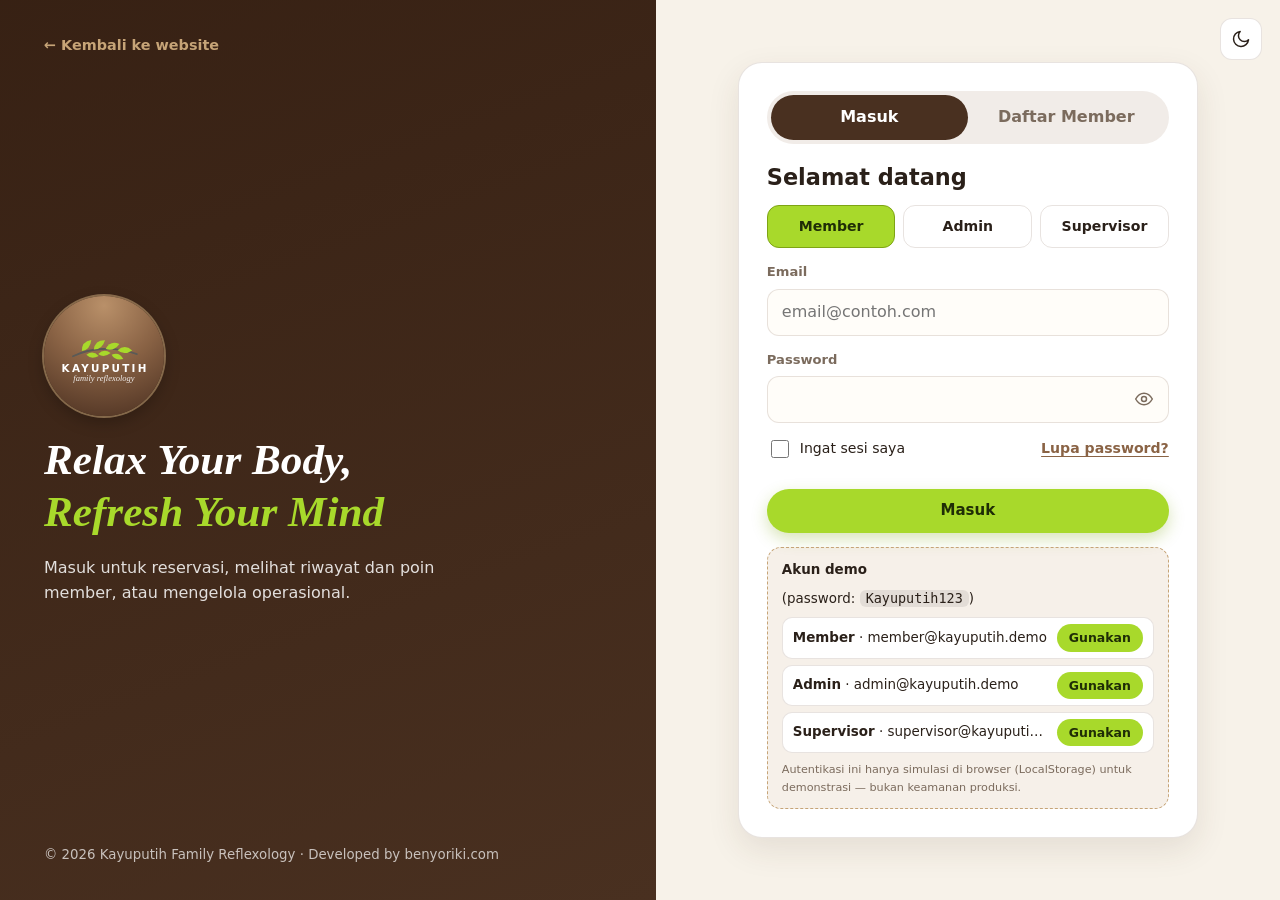
==== admin.html @ d5f1ed6f "Add files via upload" ====
<!doctype html>
<html lang="id" data-theme="light">
<head>
<meta charset="utf-8">
<meta name="viewport" content="width=device-width, initial-scale=1, viewport-fit=cover">
<title>Dashboard Admin · Kayuputih</title>
<meta name="theme-color" content="#493020">
<script>try{document.documentElement.dataset.theme=localStorage.getItem('kp_theme')||'light'}catch(e){}</script>
<link rel="stylesheet" href="style.css">
<link rel="stylesheet" href="admin.css">
</head>
<body>
<div id="app"></div>
<script src="database.js"></script>
<script src="components.js"></script>
<script src="auth.js"></script>
<script src="charts.js"></script>
<script src="receipt.js"></script>
<script src="admin.js"></script>
</body>
</html>
---- style.css ----
/* =====================================================================
   style.css — Design system Kayuputih (landing + komponen dashboard)
   Palet: Dark Wood #493020 · Deep Brown #5B3927 · Bronze #8A6345 ·
   Champagne Gold #C6A477 · Ivory #F7F2E9 · Warm White #FFFCF7 ·
   Leaf Green #A8D92B · Charcoal #20201E
   ===================================================================== */
:root{--dark:#493020;--deep:#5B3927;--bronze:#8A6345;--gold:#C6A477;--ivory:#F7F2E9;--warm:#FFFCF7;--leaf:#A8D92B;--leaf-d:#7ea414;--char:#20201E;
--bg:#F7F2E9;--bg2:#FFFCF7;--surface:#fff;--text:#2a2019;--muted:#7b6b5d;--line:rgba(91,57,39,.14);--shadow:0 12px 32px rgba(73,48,32,.10);--shadow-s:0 2px 10px rgba(73,48,32,.07);--r:16px;--ok:#4f8a4b;--warn:#c27a14;--bad:#c0392b;--info:#2f6f8f;--input:#fffdf9;--font:'Inter','Segoe UI',system-ui,-apple-system,Roboto,sans-serif;--serif:'Playfair Display',Georgia,'Times New Roman',serif}
[data-theme=dark]{--bg:#16100c;--bg2:#1c1410;--surface:#251a14;--text:#f3ebe0;--muted:#b7a490;--line:rgba(198,164,119,.18);--shadow:0 12px 32px rgba(0,0,0,.45);--shadow-s:0 2px 10px rgba(0,0,0,.35);--input:#1d1410;--ok:#86c27f;--warn:#e0a24a;--bad:#e87a6c;--info:#6db6d6}
*{box-sizing:border-box}html{scroll-behavior:smooth;-webkit-text-size-adjust:100%}
body{margin:0;font-family:var(--font);background:var(--bg);color:var(--text);line-height:1.55;overflow-x:hidden;transition:background .3s,color .3s}
img{max-width:100%;display:block}a{color:inherit;text-decoration:none}button{font:inherit;cursor:pointer}h1,h2,h3,h4{margin:0;line-height:1.2}p{margin:0}
.muted{color:var(--muted)}.grow{flex:1}.row{display:flex;gap:10px;flex-wrap:wrap;align-items:center}.r{text-align:right}.noscroll{overflow:hidden}[hidden]{display:none!important}
:focus-visible{outline:3px solid var(--leaf);outline-offset:2px;border-radius:8px}
.ic{width:20px;height:20px;flex:none}.ic.big{width:44px;height:44px;opacity:.5}
.container{width:min(1180px,100% - 32px);margin-inline:auto}

/* ---------- logo ---------- */
.logo{--s:60px;width:var(--s);height:var(--s);border-radius:50%;flex:none;display:grid;place-content:center;justify-items:center;text-align:center;color:#fff;font-size:calc(var(--s)/11);background:radial-gradient(circle at 50% 8%,#b99069 0%,#8a6345 45%,#4a2f20 100%);box-shadow:0 0 0 2px rgba(198,164,119,.55),0 6px 16px rgba(0,0,0,.25)}
.logo svg{width:62%;margin-bottom:-.2em}.logo b{font:600 .95em/1 var(--font);letter-spacing:.22em;margin-left:.22em}.logo i{font:italic .78em/1.3 var(--serif);opacity:.9}.logo.mini svg{width:70%}
.logo-img{border-radius:50%;object-fit:cover;flex:none}

/* ---------- tombol & form ---------- */
.btn{display:inline-flex;align-items:center;justify-content:center;gap:8px;min-height:44px;padding:0 20px;border-radius:999px;border:1.5px solid transparent;font-weight:600;font-size:.94rem;transition:transform .15s,box-shadow .2s,background .2s,border-color .2s;white-space:nowrap}
.btn:hover{transform:translateY(-1px)}.btn:active{transform:scale(.98)}.btn:disabled{opacity:.5;pointer-events:none}
.btn-primary{background:var(--leaf);color:#1f2d06;box-shadow:0 6px 16px rgba(126,164,20,.3)}.btn-primary:hover{background:#b8e840;box-shadow:0 8px 22px rgba(126,164,20,.4)}
.btn-bronze{background:var(--bronze);color:#fff}.btn-bronze:hover{background:var(--deep)}
.btn-ghost{background:transparent;color:var(--text);border-color:var(--line)}.btn-ghost:hover{border-color:var(--bronze);background:rgba(138,99,69,.07)}
.btn-light{background:rgba(255,255,255,.1);color:#fff;border-color:rgba(255,255,255,.55)}.btn-light:hover{background:rgba(255,255,255,.2)}
.btn-danger{background:var(--bad);color:#fff}.btn-sm{min-height:34px;padding:0 14px;font-size:.84rem}.btn-block{width:100%}
.icon-btn{width:42px;height:42px;border-radius:12px;border:1px solid var(--line);background:var(--surface);color:var(--text);display:grid;place-items:center;position:relative;transition:background .2s,transform .15s}.icon-btn:hover{background:rgba(138,99,69,.1)}
.link{background:none;border:0;color:var(--bronze);font-weight:600;padding:0;text-decoration:underline;text-underline-offset:3px}[data-theme=dark] .link{color:var(--gold)}
.input{width:100%;min-height:44px;padding:10px 14px;border-radius:12px;border:1.5px solid var(--line);background:var(--input);color:var(--text);font:inherit;transition:border-color .2s,box-shadow .2s}
textarea.input{resize:vertical;min-height:80px}.input:focus{outline:none;border-color:var(--leaf-d);box-shadow:0 0 0 3px rgba(168,217,43,.3)}.input.bad{border-color:var(--bad)}
select.input{appearance:none;background-image:url("data:image/svg+xml;utf8,<svg xmlns='http://www.w3.org/2000/svg' width='12' height='8' fill='none' stroke='%238A6345' stroke-width='2'><path d='M1 1l5 5 5-5'/></svg>");background-repeat:no-repeat;background-position:right 14px center;padding-right:36px}
.form-grid{display:grid;grid-template-columns:repeat(2,1fr);gap:14px}.field{display:flex;flex-direction:column;gap:6px;min-width:0}.field.span-2{grid-column:1/-1}.field label,.filters label{font-size:.82rem;font-weight:600;color:var(--muted)}.field label em{color:var(--bad);font-style:normal}
.field.check{flex-direction:row;align-items:center;gap:10px;font-weight:600}.field.check input{width:20px;height:20px;accent-color:var(--leaf-d)}
.err{color:var(--bad);font-size:.78rem;min-height:0}.hint{color:var(--muted);font-size:.76rem}.form-err{grid-column:1/-1;color:var(--bad);font-weight:600;font-size:.88rem}
.days{display:flex;gap:6px;flex-wrap:wrap}.days label{position:relative}.days input{position:absolute;opacity:0}.days span{display:grid;place-items:center;width:42px;height:38px;border-radius:10px;border:1.5px solid var(--line);font-weight:600;font-size:.82rem;color:var(--text);cursor:pointer}.days input:checked+span{background:var(--leaf);border-color:var(--leaf-d);color:#1f2d06}.days input:focus-visible+span{outline:3px solid var(--leaf)}
.imgfield{display:flex;gap:12px;align-items:center}.imgfield img{width:76px;height:76px;border-radius:12px;object-fit:cover;border:1px solid var(--line);flex:none}.imgfield>div{flex:1;display:flex;flex-direction:column;gap:8px;min-width:0;align-items:flex-start}.imgfield .input{min-height:38px}

/* ---------- badge, avatar, kartu ---------- */
.badge{display:inline-flex;align-items:center;padding:3px 11px;border-radius:999px;font-size:.74rem;font-weight:700;white-space:nowrap;background:rgba(138,99,69,.14);color:var(--bronze)}
.b-pending{background:rgba(194,122,20,.15);color:var(--warn)}.b-confirmed,.b-info{background:rgba(47,111,143,.15);color:var(--info)}.b-serving{background:rgba(168,217,43,.28);color:#4d6d0a}[data-theme=dark] .b-serving{color:var(--leaf)}.b-done,.b-lunas,.b-active,.b-ok{background:rgba(79,138,75,.17);color:var(--ok)}.b-cancelled,.b-belum,.b-inactive,.b-bad{background:rgba(192,57,43,.14);color:var(--bad)}.b-demo{background:rgba(198,164,119,.25);color:var(--bronze);font-size:.64rem;padding:2px 8px;letter-spacing:.06em}
.avatar{width:44px;height:44px;border-radius:50%;object-fit:cover;display:inline-grid;place-items:center;background:linear-gradient(135deg,var(--bronze),var(--dark));color:#fff;font-weight:700;flex:none;border:2px solid rgba(198,164,119,.6)}.avatar.sm{width:36px;height:36px;font-size:.8rem}.avatar.lg{width:76px;height:76px;font-size:1.4rem}
.card{background:var(--surface);border:1px solid var(--line);border-radius:var(--r);box-shadow:var(--shadow-s);padding:20px;margin-bottom:18px;transition:box-shadow .25s,transform .25s}
.card-h{display:flex;justify-content:space-between;align-items:center;gap:10px;margin-bottom:14px;flex-wrap:wrap}.card-h h3{font-size:1.05rem}
.empty{text-align:center;padding:36px 16px;color:var(--muted);display:flex;flex-direction:column;align-items:center;gap:10px}.empty.small{padding:14px}
.pager{display:flex;justify-content:space-between;align-items:center;gap:10px;margin-top:14px;font-size:.84rem;color:var(--muted)}

/* ---------- tabel (jadi kartu di layar kecil) ---------- */
.tbl-wrap{overflow-x:auto;margin:0 -4px;padding:0 4px}.tbl{width:100%;border-collapse:collapse;font-size:.9rem}
.tbl th{text-align:left;font-size:.74rem;text-transform:uppercase;letter-spacing:.06em;color:var(--muted);padding:10px 12px;border-bottom:1.5px solid var(--line);white-space:nowrap}
.tbl td{padding:12px;border-bottom:1px solid var(--line);vertical-align:middle}.tbl tr:hover td{background:rgba(138,99,69,.05)}.tbl th.r,.tbl td.r{text-align:right}.tbl td.act{white-space:nowrap;text-align:right}
.tbl .name{display:flex;align-items:center;gap:10px;text-align:left}.tbl .name small{display:block;color:var(--muted)}
.mini-btns{display:inline-flex;gap:6px;flex-wrap:wrap;justify-content:flex-end}
.mini-btns .btn{min-height:32px;padding:0 12px;font-size:.78rem}.mini-btns .ic{width:16px;height:16px}

/* ---------- modal, toast ---------- */
.modal-back{position:fixed;inset:0;background:rgba(32,22,14,.6);backdrop-filter:blur(3px);display:grid;place-items:center;padding:16px;z-index:200;opacity:0;transition:opacity .2s}.modal-back.in{opacity:1}
.modal{background:var(--surface);color:var(--text);border-radius:20px;width:min(560px,100%);max-height:calc(100dvh - 32px);display:flex;flex-direction:column;box-shadow:0 30px 80px rgba(0,0,0,.4);transform:translateY(14px) scale(.98);transition:transform .25s}
.modal-back.in .modal{transform:none}.modal.sm{width:min(420px,100%)}.modal.md{width:min(440px,100%)}.modal.lg{width:min(780px,100%)}
.modal-h{display:flex;justify-content:space-between;align-items:center;padding:16px 20px;border-bottom:1px solid var(--line)}.modal-h h3{font-size:1.1rem}
.modal-b{padding:20px;overflow:auto}.modal-f{padding:14px 20px;border-top:1px solid var(--line);display:flex;justify-content:flex-end;gap:10px;flex-wrap:wrap}
.confirm-msg{line-height:1.6}.rc-frame{width:100%;height:min(520px,62dvh);border:1px solid var(--line);border-radius:12px;background:#f2eee6}
.toasts{position:fixed;right:16px;bottom:16px;display:flex;flex-direction:column;gap:10px;z-index:400;max-width:calc(100vw - 32px)}
.toast{display:flex;gap:10px;align-items:center;background:var(--dark);color:#fff;padding:12px 16px;border-radius:14px;box-shadow:var(--shadow);transform:translateY(16px);opacity:0;transition:.3s;border-left:4px solid var(--leaf);font-size:.9rem}
.toast.in{transform:none;opacity:1}.toast.err{border-color:#ff7a6b}.toast.info{border-color:var(--gold)}
.skel-wrap{display:grid;gap:16px}.skel{border-radius:16px;min-height:96px;background:linear-gradient(90deg,var(--surface) 25%,rgba(198,164,119,.2) 50%,var(--surface) 75%);background-size:200% 100%;animation:sh 1.2s infinite}.skel.h{min-height:36px;width:40%}.skel.big{min-height:260px}.skel-grid{display:grid;grid-template-columns:repeat(3,1fr);gap:16px}
@keyframes sh{to{background-position:-200% 0}}

/* =====================================================================
   LANDING
   ===================================================================== */
.splash{position:fixed;inset:0;z-index:999;background:radial-gradient(circle,#5B3927,#2b1a10);display:grid;place-items:center;transition:opacity .5s,visibility .5s}.splash.off{opacity:0;visibility:hidden}.splash .logo{animation:pulse 1.4s infinite ease-in-out}
@keyframes pulse{50%{transform:scale(1.08);box-shadow:0 0 0 14px rgba(198,164,119,.15)}}
.site-header{position:sticky;top:0;z-index:100;background:rgba(61,40,25,.94);backdrop-filter:blur(10px);color:#f7f2e9;border-bottom:1px solid rgba(198,164,119,.25);transition:box-shadow .3s}.site-header.sc{box-shadow:0 10px 30px rgba(0,0,0,.28)}
.hd{display:flex;align-items:center;gap:20px;height:76px}.brand{display:flex;align-items:center;gap:12px}.brand b{display:block;letter-spacing:.2em;font-size:1.02rem}.brand small{font:italic .78rem var(--serif);color:var(--gold)}
.nav{display:flex;gap:22px;margin-left:auto;font-size:.9rem;font-weight:500}.nav a{position:relative;padding:6px 0;opacity:.9}.nav a::after{content:"";position:absolute;left:0;bottom:0;height:2px;width:0;background:var(--leaf);transition:width .25s}.nav a:hover::after,.nav a.on::after{width:100%}.nav a.on{color:var(--leaf)}
.hd-act{display:flex;gap:10px;align-items:center}.hd .icon-btn{background:rgba(255,255,255,.08);border-color:rgba(255,255,255,.2);color:#fff}.burger{display:none}
.hero{position:relative;color:#fff;background:linear-gradient(95deg,rgba(54,32,19,.96) 0%,rgba(73,48,32,.84) 42%,rgba(73,48,32,.25) 100%),var(--hero) center/cover,#493020;padding:84px 0 150px;overflow:hidden}
.hero-copy{max-width:600px;animation:rise .9s both}.eyebrow{display:inline-flex;gap:8px;align-items:center;color:var(--gold);font-weight:600;letter-spacing:.14em;text-transform:uppercase;font-size:.76rem;margin-bottom:16px}
.hero h1{font-family:var(--font);font-weight:800;font-size:clamp(2.1rem,5.4vw,3.6rem);letter-spacing:-.02em}.hero h1 span{color:var(--leaf);display:block}.hero p.lead{margin:20px 0 28px;font-size:1.05rem;color:rgba(255,255,255,.88);max-width:520px}
.hero-cta{display:flex;gap:12px;flex-wrap:wrap}.hero-curve{position:absolute;left:0;right:0;bottom:-1px;height:70px;background:var(--bg);clip-path:ellipse(70% 100% at 50% 100%)}
.trust{position:relative;z-index:2;margin-top:-86px;display:grid;grid-template-columns:repeat(4,1fr);gap:14px}.trust-i{display:flex;align-items:center;gap:14px;background:var(--surface);border:1px solid var(--line);border-radius:18px;padding:16px 18px;box-shadow:var(--shadow);transition:transform .25s}.trust-i:hover{transform:translateY(-4px)}
.trust-i .ic{width:34px;height:34px;color:var(--leaf-d)}.trust-i .ic.star{color:#e8a812;fill:#e8a812}.trust-i b{display:block;font-size:1.05rem}.trust-i small{color:var(--muted)}
.sec{padding:84px 0 20px}.sec-h{text-align:center;max-width:640px;margin:0 auto 38px}.sec-h .eyebrow{color:var(--bronze)}[data-theme=dark] .sec-h .eyebrow{color:var(--gold)}.sec-h h2{font:700 clamp(1.7rem,3.6vw,2.4rem)/1.2 var(--serif)}.sec-h p{color:var(--muted);margin-top:10px}
.grid{display:grid;gap:20px}.g3{grid-template-columns:repeat(3,1fr)}.g2{grid-template-columns:repeat(2,1fr)}
.svc{background:var(--surface);border:1px solid var(--line);border-radius:20px;overflow:hidden;box-shadow:var(--shadow-s);display:flex;flex-direction:column;transition:transform .3s,box-shadow .3s}.svc:hover{transform:translateY(-6px);box-shadow:var(--shadow)}
.svc .ph{aspect-ratio:16/10;overflow:hidden;position:relative}.svc .ph img{width:100%;height:100%;object-fit:cover;transition:transform .6s}.svc:hover .ph img{transform:scale(1.07)}.svc .tag{position:absolute;left:12px;top:12px;background:rgba(61,40,25,.85);color:#fff;font-size:.74rem;padding:4px 12px;border-radius:999px;display:flex;gap:6px;align-items:center}
.svc .tag .ic{width:14px;height:14px}.svc .bd{padding:18px 20px 20px;display:flex;flex-direction:column;gap:8px;flex:1}.svc h3{font-size:1.1rem}.svc p{color:var(--muted);font-size:.9rem;flex:1}.svc .ft{display:flex;justify-content:space-between;align-items:center;margin-top:8px}.price{font-weight:800;color:var(--bronze);font-size:1.05rem}[data-theme=dark] .price{color:var(--gold)}
.plist{display:grid;gap:14px;max-width:920px;margin:0 auto}.pr{display:grid;grid-template-columns:84px 1fr auto auto;gap:18px;align-items:center;background:var(--surface);border:1px solid var(--line);border-radius:18px;padding:12px 18px 12px 12px;box-shadow:var(--shadow-s);transition:transform .25s,border-color .25s}.pr:hover{transform:translateX(4px);border-color:var(--gold)}
.pr img{width:84px;height:84px;border-radius:14px;object-fit:cover}.pr h3{font-size:1.02rem}.pr p{color:var(--muted);font-size:.86rem;margin-top:2px}.pr .meta{text-align:right}.pr .meta small{display:flex;gap:4px;align-items:center;justify-content:flex-end;color:var(--muted)}.pr .meta .ic{width:14px;height:14px}
.promo{position:relative;border-radius:20px;overflow:hidden;color:#fff;min-height:250px;display:flex;align-items:flex-end;background:#493020;box-shadow:var(--shadow-s);transition:transform .3s}.promo:hover{transform:translateY(-5px)}
.promo img{position:absolute;inset:0;width:100%;height:100%;object-fit:cover}.promo::before{content:"";position:absolute;inset:0;background:linear-gradient(180deg,rgba(40,24,14,.15),rgba(40,24,14,.92));z-index:1}.promo .bd{position:relative;z-index:2;padding:20px;width:100%}
.promo .kind{font-size:.72rem;letter-spacing:.12em;text-transform:uppercase;color:var(--leaf);font-weight:700}.promo h3{font-size:1.25rem;margin:4px 0}.promo p{font-size:.88rem;opacity:.9}.promo .row{margin-top:12px;justify-content:space-between}.code{font-family:ui-monospace,Menlo,monospace;background:rgba(255,255,255,.16);border:1px dashed var(--gold);padding:5px 12px;border-radius:10px;font-weight:700;letter-spacing:.08em;color:#fff;font-size:.82rem}
.chips{display:flex;gap:8px;flex-wrap:wrap;justify-content:center;margin-bottom:22px}.chip{padding:8px 18px;border-radius:999px;border:1.5px solid var(--line);background:var(--surface);color:var(--text);font-weight:600;font-size:.86rem;transition:.2s}.chip.on,.chip:hover{background:var(--bronze);border-color:var(--bronze);color:#fff}
.gal{columns:3;column-gap:16px}.gal figure{margin:0 0 16px;position:relative;border-radius:18px;overflow:hidden;break-inside:avoid;cursor:zoom-in}.gal img{width:100%;transition:transform .5s}.gal figure:hover img{transform:scale(1.05)}.gal figcaption{position:absolute;left:0;right:0;bottom:0;padding:26px 14px 12px;color:#fff;font-size:.86rem;font-weight:600;background:linear-gradient(transparent,rgba(30,18,10,.8))}
.lightbox{position:fixed;inset:0;background:rgba(20,12,8,.92);z-index:300;display:grid;place-items:center;padding:20px}.lightbox img{max-height:86dvh;border-radius:14px}.lightbox .icon-btn{position:absolute;top:16px;right:16px;color:#fff;background:rgba(255,255,255,.12);border-color:rgba(255,255,255,.3)}
.about{display:grid;grid-template-columns:1.2fr 1fr;gap:34px;align-items:center}.about h2{font:700 clamp(1.7rem,3.4vw,2.3rem)/1.2 var(--serif);margin:8px 0 14px}.about p{color:var(--muted);margin-bottom:12px}
.rate{background:linear-gradient(145deg,var(--deep),var(--dark));color:#fff;border-radius:24px;padding:32px;text-align:center;box-shadow:var(--shadow)}.rate .big{font:800 3.6rem/1 var(--font);color:var(--leaf)}.stars{display:flex;justify-content:center;gap:4px;margin:10px 0;color:#f5b82e}.stars .ic{fill:#f5b82e;width:24px;height:24px}.rate p{color:#e8dccb;margin-bottom:16px}
.loc{display:grid;grid-template-columns:1fr 1.3fr;gap:20px}.loc-card{background:var(--surface);border:1px solid var(--line);border-radius:22px;padding:26px;display:flex;flex-direction:column;gap:14px;box-shadow:var(--shadow-s)}.loc-card .li{display:flex;gap:12px;align-items:flex-start}.loc-card .li .ic{color:var(--leaf-d);margin-top:2px}.map{border-radius:22px;overflow:hidden;border:1px solid var(--line);min-height:340px;background:var(--surface)}.map iframe{width:100%;height:100%;min-height:340px;border:0}
.foot{margin-top:84px;background:var(--deep);color:#eadfce;padding:56px 0 0}.foot-g{display:grid;grid-template-columns:1.5fr 1fr 1fr 1.3fr;gap:30px}.foot h4{color:#fff;margin-bottom:14px;font-size:.95rem;letter-spacing:.08em;text-transform:uppercase}.foot a,.foot li{display:block;padding:4px 0;font-size:.9rem;opacity:.88}.foot a:hover{color:var(--leaf);opacity:1}.foot ul{list-style:none;margin:0;padding:0}.foot p{font-size:.9rem;opacity:.88;margin-top:14px}
.foot-b{margin-top:36px;padding:18px 0;border-top:1px solid rgba(198,164,119,.25);display:flex;justify-content:space-between;gap:10px;flex-wrap:wrap;font-size:.84rem;opacity:.85}.foot-b a{color:var(--leaf);display:inline;padding:0}
.wa-float{position:fixed;right:18px;bottom:18px;z-index:90;width:56px;height:56px;border-radius:50%;background:#25D366;color:#fff;display:grid;place-items:center;box-shadow:0 8px 24px rgba(0,0,0,.3);transition:transform .2s}.wa-float:hover{transform:scale(1.1)}.wa-float .ic{width:28px;height:28px}
.rv{opacity:0;transform:translateY(24px);transition:opacity .7s,transform .7s}.rv.in{opacity:1;transform:none}@keyframes rise{from{opacity:0;transform:translateY(26px)}}

/* =====================================================================
   DASHBOARD SHELL
   ===================================================================== */
.dash{display:flex;min-height:100dvh;background:var(--bg)}
.side{width:260px;flex:none;position:sticky;top:0;height:100dvh;background:linear-gradient(180deg,#4d3322,#3a2519);color:#eadfce;display:flex;flex-direction:column;padding:18px 14px;z-index:60;border-right:1px solid rgba(198,164,119,.18)}
.side-brand{display:flex;align-items:center;gap:12px;padding:4px 8px 18px;border-bottom:1px solid rgba(198,164,119,.2)}.side-brand b{display:block;font-size:.92rem;color:#fff}.side-brand small{color:var(--gold);font-size:.76rem}
.side-nav{display:flex;flex-direction:column;gap:4px;margin:18px 0;overflow:auto;flex:1}.side a,.side-foot button{display:flex;align-items:center;gap:12px;padding:11px 14px;border-radius:12px;color:#eadfce;font-weight:500;font-size:.92rem;transition:background .2s,color .2s;border:0;background:none;width:100%;text-align:left}
.side a:hover,.side-foot button:hover{background:rgba(255,255,255,.08)}.side-nav a.active{background:var(--leaf);color:#1f2d06;font-weight:700}.side-foot{border-top:1px solid rgba(198,164,119,.2);padding-top:12px}
.main{flex:1;min-width:0;display:flex;flex-direction:column}.topbar{position:sticky;top:0;z-index:50;display:flex;align-items:center;gap:12px;padding:14px 28px;background:color-mix(in srgb,var(--bg) 88%,transparent);backdrop-filter:blur(10px);border-bottom:1px solid var(--line)}
.topbar h1{font-size:1.25rem}.menu-btn{display:none}.who{display:flex;gap:10px;align-items:center;padding-left:6px}.who b{display:block;font-size:.88rem;line-height:1.1}.who small{color:var(--muted);font-size:.74rem}
.dot{position:absolute;top:-5px;right:-5px;min-width:19px;height:19px;border-radius:99px;background:var(--bad);color:#fff;font-size:.68rem;font-weight:700;display:grid;place-items:center;padding:0 4px}
.np-wrap{position:relative}.np{position:absolute;right:0;top:50px;width:min(360px,calc(100vw - 28px));max-height:70dvh;overflow:auto;background:var(--surface);border:1px solid var(--line);border-radius:16px;box-shadow:var(--shadow);z-index:70}
.np-h{display:flex;justify-content:space-between;align-items:center;padding:14px 16px;border-bottom:1px solid var(--line);position:sticky;top:0;background:var(--surface)}.np-i{display:flex;gap:12px;padding:12px 16px;border-bottom:1px solid var(--line)}.np-i.unread{background:rgba(168,217,43,.1)}.np-i p{font-size:.84rem;color:var(--muted)}.np-i small{color:var(--muted);font-size:.72rem}.np-ic{width:34px;height:34px;border-radius:10px;background:rgba(138,99,69,.14);display:grid;place-items:center;color:var(--bronze);flex:none}
.view{padding:26px 28px 90px;outline:none;animation:rise .4s both}.page-head{display:flex;justify-content:space-between;align-items:flex-end;gap:14px;flex-wrap:wrap;margin-bottom:20px}.page-head h2{font-size:1.5rem}.page-head p{margin-top:2px}
.stats{display:grid;grid-template-columns:repeat(auto-fit,minmax(210px,1fr));gap:16px;margin-bottom:20px}.stat{display:flex;gap:14px;align-items:center;background:var(--surface);border:1px solid var(--line);border-radius:18px;padding:18px;box-shadow:var(--shadow-s);transition:transform .25s}.stat:hover{transform:translateY(-3px)}
.stat-ic{width:46px;height:46px;border-radius:14px;background:rgba(168,217,43,.22);color:var(--leaf-d);display:grid;place-items:center;flex:none}.stat small{color:var(--muted);font-size:.78rem;display:block}.stat strong{font-size:1.4rem;display:block;line-height:1.2;word-break:break-word}.stat em{font-style:normal;font-size:.76rem;color:var(--muted)}.stat.mini{padding:14px 18px}.stat.mini strong{font-size:1.15rem}
.stat.warn .stat-ic{background:rgba(194,122,20,.16);color:var(--warn)}.stat.info .stat-ic{background:rgba(138,99,69,.16);color:var(--bronze)}
.cols{display:grid;grid-template-columns:repeat(2,minmax(0,1fr));gap:18px}.cols .card{margin-bottom:0}.cols+.card,.cols+.cols{margin-top:18px}
.tabs{display:flex;gap:6px;overflow-x:auto;padding-bottom:10px;margin-bottom:6px;scrollbar-width:thin}.tab{padding:9px 16px;border-radius:999px;border:1.5px solid var(--line);background:transparent;color:var(--text);font-weight:600;font-size:.85rem;white-space:nowrap}.tab.on{background:var(--dark);border-color:var(--dark);color:#fff}[data-theme=dark] .tab.on{background:var(--bronze);border-color:var(--bronze)}
.filters{display:flex;gap:12px;flex-wrap:wrap;align-items:flex-end;margin-bottom:14px}.filters label{display:flex;flex-direction:column;gap:5px;flex:1;min-width:150px}.filters .grow{flex:2;min-width:200px}
.searchbox{position:relative}.searchbox .ic{position:absolute;left:13px;top:50%;transform:translateY(-50%);color:var(--muted);width:18px}.searchbox .input{padding-left:40px}
.chart{width:100%;height:auto;display:block}.ch-grid{stroke:var(--line);stroke-width:1}.ch-t{fill:var(--muted);font-size:11px}.ch-c{fill:var(--text);font-size:20px;font-weight:800}.ch-bar{fill:var(--leaf-d);transition:opacity .2s}.ch-bar:hover{opacity:.7}[data-theme=dark] .ch-bar{fill:var(--leaf)}.ch-line{fill:none;stroke:var(--bronze);stroke-width:2.6;stroke-linejoin:round}[data-theme=dark] .ch-line{stroke:var(--gold)}.ch-area{fill:rgba(168,217,43,.2)}.ch-dot{fill:var(--surface);stroke:var(--bronze);stroke-width:2.4}
.donut{display:flex;align-items:center;gap:20px;flex-wrap:wrap;justify-content:center}.donut svg{width:170px;flex:none}.legend{list-style:none;margin:0;padding:0;display:grid;gap:8px;font-size:.88rem;flex:1;min-width:150px}.legend li{display:flex;align-items:center;gap:8px}.legend i{width:11px;height:11px;border-radius:50%}.legend span{flex:1}
.list-i{display:flex;gap:12px;align-items:center;padding:12px 0;border-bottom:1px solid var(--line)}.list-i:last-child{border:0}.list-i>div{flex:1;min-width:0}.list-i b{display:block}.list-i small{color:var(--muted)}
.bar{height:8px;border-radius:99px;background:rgba(138,99,69,.16);overflow:hidden}.bar i{display:block;height:100%;background:linear-gradient(90deg,var(--leaf-d),var(--leaf));border-radius:99px}
.bottomnav{display:none}.backdrop{display:none}.print-only{display:none}
.switch{position:relative;width:46px;height:26px;flex:none;display:inline-block}.switch input{opacity:0;width:100%;height:100%;position:absolute;margin:0;cursor:pointer;z-index:1}.switch i{position:absolute;inset:0;background:rgba(138,99,69,.3);border-radius:99px;transition:.2s}.switch i::after{content:"";position:absolute;left:3px;top:3px;width:20px;height:20px;border-radius:50%;background:#fff;transition:.2s;box-shadow:0 1px 3px rgba(0,0,0,.3)}.switch input:checked+i{background:var(--leaf-d)}.switch input:checked+i::after{transform:translateX(20px)}.switch input:focus-visible+i{outline:3px solid var(--leaf)}

/* ---------- responsif ---------- */
@media(max-width:1020px){.g3{grid-template-columns:repeat(2,1fr)}.trust{grid-template-columns:repeat(2,1fr)}.foot-g{grid-template-columns:1fr 1fr}.cols{grid-template-columns:1fr}.about,.loc{grid-template-columns:1fr}.gal{columns:2}
.nav{position:fixed;inset:76px 0 auto 0;background:#3d2819;flex-direction:column;gap:0;padding:8px 16px 18px;margin:0;transform:translateY(-130%);transition:transform .3s;border-bottom:1px solid rgba(198,164,119,.3);z-index:-1}.nav.open{transform:none}.nav a{padding:14px 4px;border-bottom:1px solid rgba(255,255,255,.08)}.burger{display:grid}.hd-act{margin-left:auto}}
@media(max-width:900px){.side{position:fixed;left:0;top:0;transform:translateX(-105%);transition:transform .3s;width:280px;box-shadow:0 0 40px rgba(0,0,0,.4)}.side.open{transform:none}.backdrop.open{display:block;position:fixed;inset:0;background:rgba(20,12,8,.55);z-index:55}.menu-btn{display:grid}.topbar{padding:12px 16px}.view{padding:18px 16px 96px}.who div{display:none}
.bottomnav{display:grid;grid-template-columns:repeat(5,1fr);position:fixed;left:0;right:0;bottom:0;z-index:50;background:linear-gradient(180deg,#4d3322,#3a2519);padding:6px 6px calc(6px + env(safe-area-inset-bottom));border-top:1px solid rgba(198,164,119,.25)}
.bottomnav a,.bottomnav button{display:flex;flex-direction:column;align-items:center;gap:2px;padding:6px 2px;color:#cdbca6;font-size:.68rem;border:0;background:none;border-radius:12px;min-height:50px;justify-content:center}.bottomnav a.active{color:#1f2d06;background:var(--leaf);font-weight:700}.bottomnav .ic{width:21px;height:21px}.toasts{bottom:84px}.wa-float{bottom:18px}}
@media(max-width:720px){.hd{height:68px;gap:10px}.brand div{display:none}.hd-act .btn-primary{display:none}.hero{padding:56px 0 130px}.sec{padding-top:60px}.g3,.g2{grid-template-columns:1fr}.trust{grid-template-columns:1fr 1fr;gap:10px;margin-top:-80px}.trust-i{padding:12px;gap:10px;flex-direction:column;text-align:center}.trust-i b{font-size:.95rem}
.pr{grid-template-columns:70px 1fr;gap:12px}.pr img{width:70px;height:70px}.pr .meta{grid-column:1/-1;display:flex;justify-content:space-between;align-items:center;text-align:left}.pr>.btn{grid-column:1/-1}.foot-g{grid-template-columns:1fr}.gal{columns:1}.form-grid{grid-template-columns:1fr}.skel-grid{grid-template-columns:1fr}.hero-cta .btn{flex:1}
.nav{top:68px}.imgfield{flex-direction:column;align-items:flex-start}.modal-back{align-items:end;padding:0}.modal{width:100%!important;border-radius:22px 22px 0 0;max-height:92dvh}
.tbl thead{display:none}.tbl,.tbl tbody,.tbl tr,.tbl td{display:block;width:100%}.tbl tr{background:var(--surface);border:1px solid var(--line);border-radius:14px;padding:8px 14px;margin-bottom:12px;box-shadow:var(--shadow-s)}.tbl tr:hover td{background:none}.tbl td{display:flex;justify-content:space-between;align-items:center;gap:14px;padding:7px 0;border:0;text-align:right}.tbl td::before{content:attr(data-label);color:var(--muted);font-size:.76rem;text-align:left;flex:none}.tbl td[data-label=""]::before{display:none}.tbl td.act{justify-content:flex-end;padding-top:10px;border-top:1px dashed var(--line);margin-top:4px}.tbl .name{text-align:left}.tbl-wrap{margin:0;padding:0;overflow:visible}
.page-head{align-items:flex-start}.page-head .row{width:100%}.page-head .row .btn{flex:1}.stats{grid-template-columns:1fr 1fr;gap:10px}.stat{padding:12px;gap:10px;flex-direction:column;align-items:flex-start}.stat strong{font-size:1.1rem}.stat-ic{width:38px;height:38px}.card{padding:16px}.btn{min-height:46px}.donut svg{width:140px}}
@media(max-width:380px){.stats{grid-template-columns:1fr}}

/* ---------- cetak ---------- */
@media print{.side,.topbar,.bottomnav,.noprint,.toasts,.wa-float,.backdrop{display:none!important}.print-only{display:block!important}body{background:#fff;color:#000}.view{padding:0;animation:none}.card,.stat{box-shadow:none;border-color:#ccc;break-inside:avoid}.tbl-wrap{overflow:visible}.report-head{margin-bottom:12px}.main{display:block}.dash{display:block}}
@media(prefers-reduced-motion:reduce){*{animation:none!important;transition:none!important}.rv{opacity:1;transform:none}}
---- admin.css ----
/* admin.css — dashboard admin */
.pos{display:grid;grid-template-columns:minmax(0,1.5fr) minmax(0,1fr);gap:18px;align-items:start}.pos .card{margin-bottom:0}.pos-r{position:sticky;top:84px}
.add-row{display:grid;grid-template-columns:1fr 90px auto;gap:10px;align-items:end;margin-top:6px}
.line{display:flex;gap:10px;align-items:center;padding:10px 0;border-bottom:1px solid var(--line)}.line>div{flex:1;min-width:0}.line small{color:var(--muted)}.qty{display:inline-flex;align-items:center;gap:6px}.qty button{width:28px;height:28px;border-radius:8px;border:1px solid var(--line);background:none;color:var(--text);font-weight:700}
.totals{display:grid;gap:6px;margin:14px 0;padding:14px;border-radius:14px;background:rgba(198,164,119,.16)}.totals div{display:flex;justify-content:space-between}.totals .gt{font-size:1.3rem;font-weight:800;border-top:1px dashed var(--bronze);padding-top:8px;margin-top:4px}
.mgrid{display:grid;grid-template-columns:repeat(auto-fill,minmax(250px,1fr));gap:16px}.mcell{background:var(--surface);border:1px solid var(--line);border-radius:18px;overflow:hidden;box-shadow:var(--shadow-s);display:flex;flex-direction:column}.mcell .ph{aspect-ratio:16/9;overflow:hidden}.mcell .ph img{width:100%;height:100%;object-fit:cover}.mcell .bd{padding:14px 16px;display:grid;gap:6px;flex:1}.mcell .ft{padding:10px 16px 14px;display:flex;gap:8px;justify-content:space-between;align-items:center;flex-wrap:wrap}.mcell.off{opacity:.6}
.th-card{display:flex;gap:14px;align-items:center;padding:16px}.th-card .bd{flex:1;min-width:0}
.kv{display:grid;grid-template-columns:130px 1fr;gap:6px 14px;font-size:.92rem}.kv dt{color:var(--muted)}.kv dd{margin:0}
.set-tabs{margin-bottom:14px}.danger-zone{border-color:rgba(192,57,43,.4)}
@media(max-width:1020px){.pos{grid-template-columns:1fr}.pos-r{position:static}}
@media(max-width:480px){.add-row{grid-template-columns:1fr 70px}.add-row .btn{grid-column:1/-1}.kv{grid-template-columns:1fr}}
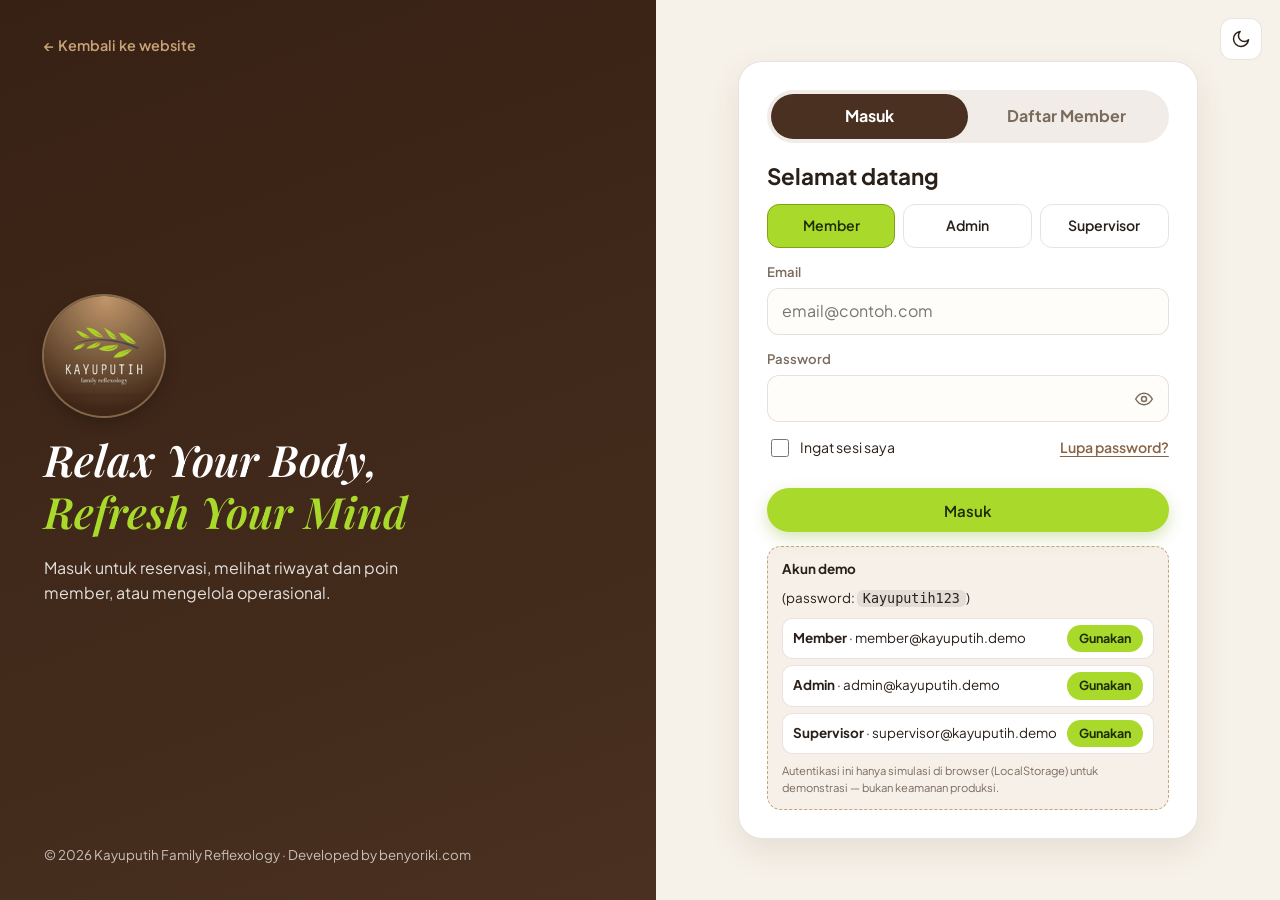
==== commit a402bd07: "Add files via upload" ====
--- a/admin.html
+++ b/admin.html
@@ -6,6 +6,15 @@
 <title>Dashboard Admin · Kayuputih</title>
 <meta name="theme-color" content="#493020">
 <script>try{document.documentElement.dataset.theme=localStorage.getItem('kp_theme')||'light'}catch(e){}</script>
+<link rel="manifest" href="manifest.webmanifest">
+<link rel="icon" type="image/png" href="favicon.png">
+<link rel="apple-touch-icon" href="apple-touch-icon.png">
+<meta name="apple-mobile-web-app-capable" content="yes">
+<meta name="mobile-web-app-capable" content="yes">
+<meta name="apple-mobile-web-app-title" content="Kayuputih">
+<link rel="preconnect" href="https://fonts.googleapis.com"><link rel="preconnect" href="https://fonts.gstatic.com" crossorigin>
+<link rel="stylesheet" href="https://fonts.googleapis.com/css2?family=Plus+Jakarta+Sans:wght@400;500;600;700;800&family=Playfair+Display:ital,wght@0,600;0,700;1,600&display=swap">
+<script src="pwa.js"></script>
 <link rel="stylesheet" href="style.css">
 <link rel="stylesheet" href="admin.css">
 </head>
--- a/style.css
+++ b/style.css
@@ -5,7 +5,7 @@
    Leaf Green #A8D92B · Charcoal #20201E
    ===================================================================== */
 :root{--dark:#493020;--deep:#5B3927;--bronze:#8A6345;--gold:#C6A477;--ivory:#F7F2E9;--warm:#FFFCF7;--leaf:#A8D92B;--leaf-d:#7ea414;--char:#20201E;
---bg:#F7F2E9;--bg2:#FFFCF7;--surface:#fff;--text:#2a2019;--muted:#7b6b5d;--line:rgba(91,57,39,.14);--shadow:0 12px 32px rgba(73,48,32,.10);--shadow-s:0 2px 10px rgba(73,48,32,.07);--r:16px;--ok:#4f8a4b;--warn:#c27a14;--bad:#c0392b;--info:#2f6f8f;--input:#fffdf9;--font:'Inter','Segoe UI',system-ui,-apple-system,Roboto,sans-serif;--serif:'Playfair Display',Georgia,'Times New Roman',serif}
+--bg:#F7F2E9;--bg2:#FFFCF7;--surface:#fff;--text:#2a2019;--muted:#7b6b5d;--line:rgba(91,57,39,.14);--shadow:0 12px 32px rgba(73,48,32,.10);--shadow-s:0 2px 10px rgba(73,48,32,.07);--r:16px;--ok:#4f8a4b;--warn:#c27a14;--bad:#c0392b;--info:#2f6f8f;--input:#fffdf9;--font:'Plus Jakarta Sans','Inter','Segoe UI',system-ui,-apple-system,Roboto,sans-serif;--serif:'Playfair Display',Georgia,'Times New Roman',serif}
 [data-theme=dark]{--bg:#16100c;--bg2:#1c1410;--surface:#251a14;--text:#f3ebe0;--muted:#b7a490;--line:rgba(198,164,119,.18);--shadow:0 12px 32px rgba(0,0,0,.45);--shadow-s:0 2px 10px rgba(0,0,0,.35);--input:#1d1410;--ok:#86c27f;--warn:#e0a24a;--bad:#e87a6c;--info:#6db6d6}
 *{box-sizing:border-box}html{scroll-behavior:smooth;-webkit-text-size-adjust:100%}
 body{margin:0;font-family:var(--font);background:var(--bg);color:var(--text);line-height:1.55;overflow-x:hidden;transition:background .3s,color .3s}
@@ -16,9 +16,9 @@
 .container{width:min(1180px,100% - 32px);margin-inline:auto}
 
 /* ---------- logo ---------- */
-.logo{--s:60px;width:var(--s);height:var(--s);border-radius:50%;flex:none;display:grid;place-content:center;justify-items:center;text-align:center;color:#fff;font-size:calc(var(--s)/11);background:radial-gradient(circle at 50% 8%,#b99069 0%,#8a6345 45%,#4a2f20 100%);box-shadow:0 0 0 2px rgba(198,164,119,.55),0 6px 16px rgba(0,0,0,.25)}
+.logo{--s:60px;width:var(--s);height:var(--s);border-radius:50%;flex:none;display:grid;place-content:center;justify-items:center;text-align:center;color:#fff;font-size:calc(var(--s)/11);box-shadow:0 0 0 2px rgba(198,164,119,.55),0 6px 16px rgba(0,0,0,.25)}
 .logo svg{width:62%;margin-bottom:-.2em}.logo b{font:600 .95em/1 var(--font);letter-spacing:.22em;margin-left:.22em}.logo i{font:italic .78em/1.3 var(--serif);opacity:.9}.logo.mini svg{width:70%}
-.logo-img{border-radius:50%;object-fit:cover;flex:none}
+.logo-img{border-radius:50%;object-fit:cover;flex:none;box-shadow:0 0 0 2px rgba(198,164,119,.55),0 6px 16px rgba(0,0,0,.25);background:#5B3927}
 
 /* ---------- tombol & form ---------- */
 .btn{display:inline-flex;align-items:center;justify-content:center;gap:8px;min-height:44px;padding:0 20px;border-radius:999px;border:1.5px solid transparent;font-weight:600;font-size:.94rem;transition:transform .15s,box-shadow .2s,background .2s,border-color .2s;white-space:nowrap}
@@ -72,8 +72,6 @@
 /* =====================================================================
    LANDING
    ===================================================================== */
-.splash{position:fixed;inset:0;z-index:999;background:radial-gradient(circle,#5B3927,#2b1a10);display:grid;place-items:center;transition:opacity .5s,visibility .5s}.splash.off{opacity:0;visibility:hidden}.splash .logo{animation:pulse 1.4s infinite ease-in-out}
-@keyframes pulse{50%{transform:scale(1.08);box-shadow:0 0 0 14px rgba(198,164,119,.15)}}
 .site-header{position:sticky;top:0;z-index:100;background:rgba(61,40,25,.94);backdrop-filter:blur(10px);color:#f7f2e9;border-bottom:1px solid rgba(198,164,119,.25);transition:box-shadow .3s}.site-header.sc{box-shadow:0 10px 30px rgba(0,0,0,.28)}
 .hd{display:flex;align-items:center;gap:20px;height:76px}.brand{display:flex;align-items:center;gap:12px}.brand b{display:block;letter-spacing:.2em;font-size:1.02rem}.brand small{font:italic .78rem var(--serif);color:var(--gold)}
 .nav{display:flex;gap:22px;margin-left:auto;font-size:.9rem;font-weight:500}.nav a{position:relative;padding:6px 0;opacity:.9}.nav a::after{content:"";position:absolute;left:0;bottom:0;height:2px;width:0;background:var(--leaf);transition:width .25s}.nav a:hover::after,.nav a.on::after{width:100%}.nav a.on{color:var(--leaf)}
@@ -148,4 +146,80 @@
 
 /* ---------- cetak ---------- */
 @media print{.side,.topbar,.bottomnav,.noprint,.toasts,.wa-float,.backdrop{display:none!important}.print-only{display:block!important}body{background:#fff;color:#000}.view{padding:0;animation:none}.card,.stat{box-shadow:none;border-color:#ccc;break-inside:avoid}.tbl-wrap{overflow:visible}.report-head{margin-bottom:12px}.main{display:block}.dash{display:block}}
-@media(prefers-reduced-motion:reduce){*{animation:none!important;transition:none!important}.rv{opacity:1;transform:none}}
+@media(prefers-reduced-motion:reduce){*{animation:none!important;transition:none!important}.rv{opacity:1;transform:none}.splash{animation:spOut .01s 4s forwards!important}.sp-bar i{transform:none!important}.sp-ring .prg{stroke-dashoffset:0!important}}
+
+/* =====================================================================
+   2026 REFRESH — loading screen, hero, bagian baru, PWA, mobile CTA
+   ===================================================================== */
+.splash{position:fixed;inset:0;z-index:999;display:grid;place-items:center;overflow:hidden;background:radial-gradient(120% 90% at 50% 0%,#6b4630 0%,#493020 45%,#221409 100%);animation:spOut .7s ease 4s forwards}
+.splash.off{opacity:0;visibility:hidden;transition:opacity .6s,visibility .6s}.nosplash .splash{display:none}
+@keyframes spOut{to{opacity:0;visibility:hidden;transform:scale(1.04)}}
+.sp-c{position:relative;z-index:2;display:grid;justify-items:center;gap:6px;text-align:center;color:#fff;padding:24px;animation:spIn .9s cubic-bezier(.2,.8,.2,1) both}
+@keyframes spIn{from{opacity:0;transform:translateY(18px) scale(.96)}}
+.sp-logo{position:relative;width:140px;height:140px;display:grid;place-items:center;margin-bottom:10px}
+.sp-logo img{width:100px;height:100px;border-radius:50%;box-shadow:0 14px 44px rgba(0,0,0,.5),0 0 0 6px rgba(198,164,119,.14);animation:breathe 2.6s ease-in-out infinite}
+@keyframes breathe{50%{transform:scale(1.07)}}
+.sp-ring{position:absolute;inset:0;width:100%;height:100%;transform:rotate(-90deg)}.sp-ring circle{fill:none;stroke-width:2.6}.sp-ring .trk{stroke:rgba(198,164,119,.22)}
+.sp-ring .prg{stroke:var(--leaf);stroke-linecap:round;stroke-dasharray:100;stroke-dashoffset:100;filter:drop-shadow(0 0 4px rgba(168,217,43,.6));animation:ring 4s cubic-bezier(.45,.1,.3,1) forwards}
+@keyframes ring{to{stroke-dashoffset:0}}
+.sp-t{font:800 1.55rem/1 var(--font);letter-spacing:.34em;margin-left:.34em;animation:track 1.8s cubic-bezier(.2,.8,.2,1) both}
+@keyframes track{from{letter-spacing:.9em;opacity:0}}
+.sp-s{font:italic 600 1rem var(--serif);color:var(--gold);animation:spIn 1.2s .3s both}
+.sp-bar{width:min(240px,62vw);height:4px;border-radius:99px;background:rgba(255,255,255,.14);overflow:hidden;margin-top:20px}
+.sp-bar i{display:block;height:100%;width:100%;transform-origin:left;transform:scaleX(0);background:linear-gradient(90deg,var(--gold),var(--leaf));animation:bar 4s cubic-bezier(.45,.1,.3,1) forwards}
+@keyframes bar{to{transform:scaleX(1)}}
+.sp-msg{color:rgba(255,255,255,.72);font-size:.82rem;margin-top:8px;min-height:1.2em;transition:opacity .22s,transform .22s}.sp-msg.sw{opacity:0;transform:translateY(5px)}
+.sp-leaf{position:absolute;bottom:-50px;width:20px;height:32px;background:linear-gradient(135deg,#c6ee5a,#7ea414);border-radius:0 100% 0 100%;opacity:0;animation:leafUp 7s linear infinite}
+.sp-leaf.l1{left:10%}.sp-leaf.l2{left:28%;animation-delay:1.3s;transform:scale(.7)}.sp-leaf.l3{left:52%;animation-delay:2.4s}.sp-leaf.l4{left:72%;animation-delay:.7s;transform:scale(.8)}.sp-leaf.l5{left:90%;animation-delay:3.1s;transform:scale(.6)}
+@keyframes leafUp{0%{transform:translateY(0) rotate(0);opacity:0}15%{opacity:.45}100%{transform:translateY(-115vh) rotate(170deg);opacity:0}}
+
+.btn-lg{min-height:54px;padding:0 30px;font-size:1rem}
+.hd .btn-ghost{color:#fff;border-color:rgba(255,255,255,.4)}.hd .btn-ghost:hover{background:rgba(255,255,255,.1);border-color:var(--gold)}
+.brand .logo-img{box-shadow:0 0 0 2px rgba(198,164,119,.6)}
+.hero{padding:76px 0 150px}
+.hero .orb{position:absolute;border-radius:50%;pointer-events:none;background:radial-gradient(circle,rgba(168,217,43,.22),transparent 68%)}.orb.o1{width:520px;height:520px;right:-120px;top:-160px}.orb.o2{width:380px;height:380px;left:-140px;bottom:-60px;background:radial-gradient(circle,rgba(198,164,119,.25),transparent 68%)}
+.hero-g{position:relative;z-index:1;display:grid;grid-template-columns:minmax(0,1.15fr) minmax(0,.85fr);gap:48px;align-items:center}
+.hero h1{font-size:clamp(2.2rem,5vw,3.7rem);line-height:1.08}
+.hero-proof{display:flex;align-items:center;gap:10px;margin-top:26px;flex-wrap:wrap}.hero-proof b{font-size:1.05rem}.hero-proof small{color:rgba(255,255,255,.78)}
+.stars.sm{margin:0;gap:2px}.stars.sm .ic{width:17px;height:17px}
+.glass{background:rgba(255,255,255,.12);border:1px solid rgba(255,255,255,.28);backdrop-filter:blur(14px);-webkit-backdrop-filter:blur(14px);box-shadow:0 24px 60px rgba(0,0,0,.28)}
+.hero-card{border-radius:26px;padding:24px;color:#fff;display:grid;gap:10px;max-width:420px;justify-self:end;width:100%}
+.hc-h{display:flex;gap:12px;align-items:center;margin-bottom:6px}.hc-h h3{font-size:1.15rem}.hc-h small{color:rgba(255,255,255,.75)}.hc-ic{width:44px;height:44px;border-radius:14px;background:var(--leaf);color:#1f2d06;display:grid;place-items:center;flex:none}
+.hero-card label{font-size:.8rem;font-weight:600;color:rgba(255,255,255,.85)}.hero-card .input{background:rgba(255,255,255,.96);color:#2a2019;border-color:transparent}
+.q-meta{display:flex;gap:8px;align-items:center;font-size:.9rem;color:rgba(255,255,255,.9)}.q-meta .ic{width:16px;height:16px}
+.hc-pts{list-style:none;margin:6px 0 0;padding:12px 0 0;border-top:1px solid rgba(255,255,255,.2);display:grid;gap:6px;font-size:.84rem;color:rgba(255,255,255,.85)}.hc-pts li{display:flex;gap:8px;align-items:center}.hc-pts .ic{width:16px;height:16px;color:var(--leaf)}
+.trust-i{backdrop-filter:none}
+.sec{padding:92px 0 24px}.sec-h h2{font-size:clamp(1.8rem,3.8vw,2.6rem)}
+.why{display:grid;grid-template-columns:repeat(4,minmax(0,1fr));gap:18px}
+.why-i{background:var(--surface);border:1px solid var(--line);border-radius:22px;padding:26px 22px;box-shadow:var(--shadow-s);transition:transform .3s,box-shadow .3s,border-color .3s}.why-i:hover{transform:translateY(-6px);box-shadow:var(--shadow);border-color:var(--gold)}
+.why-ic{width:54px;height:54px;border-radius:16px;display:grid;place-items:center;background:linear-gradient(135deg,var(--leaf),#7ea414);color:#1f2d06;margin-bottom:16px;box-shadow:0 8px 20px rgba(126,164,20,.3)}.why-ic .ic{width:26px;height:26px}
+.why-i h3{font-size:1.05rem;margin-bottom:6px}.why-i p{color:var(--muted);font-size:.9rem}
+.svc .ph::after{content:"";position:absolute;inset:auto 0 0 0;height:40%;background:linear-gradient(transparent,rgba(30,18,10,.35));pointer-events:none}
+.svc .price small{display:block;font-size:.66rem;color:var(--muted);font-weight:600;letter-spacing:.06em;text-transform:uppercase;line-height:1}
+.steps{display:grid;grid-template-columns:repeat(3,minmax(0,1fr));gap:22px;position:relative}
+.steps::before{content:"";position:absolute;top:34px;left:16%;right:16%;border-top:2px dashed var(--gold);opacity:.6}
+.step{text-align:center;position:relative;padding:0 10px}.step .n{width:68px;height:68px;border-radius:50%;margin:0 auto 16px;display:grid;place-items:center;font:800 1.5rem var(--font);color:#fff;background:linear-gradient(135deg,var(--bronze),var(--dark));box-shadow:0 0 0 6px var(--bg),0 10px 24px rgba(73,48,32,.3);position:relative;z-index:1}
+.step h3{margin-bottom:6px}.step p{color:var(--muted);font-size:.92rem;max-width:260px;margin-inline:auto}
+.promo .off-b{position:absolute;right:14px;top:14px;z-index:3;background:linear-gradient(135deg,#f3d58a,var(--gold));color:#3a2519;font-weight:800;border-radius:14px;padding:6px 12px;text-align:center;line-height:1.1;box-shadow:0 6px 16px rgba(0,0,0,.3)}.off-b small{display:block;font-size:.6rem;letter-spacing:.14em}
+.code{display:inline-flex;align-items:center;gap:6px}.code .ic{width:14px;height:14px}
+.cta-band{margin-top:90px;background:linear-gradient(120deg,#3a2519,var(--dark) 55%,#5B3927);color:#fff;position:relative;overflow:hidden;padding:56px 0}
+.cta-band::before{content:"";position:absolute;right:-80px;top:-120px;width:420px;height:420px;border-radius:50%;background:radial-gradient(circle,rgba(168,217,43,.25),transparent 68%)}
+.cta-in{position:relative;display:flex;align-items:center;justify-content:space-between;gap:24px;flex-wrap:wrap}.cta-in h2{font:700 clamp(1.5rem,3vw,2.1rem)/1.2 var(--serif)}.cta-in p{color:rgba(255,255,255,.8);margin-top:8px}
+.foot{margin-top:0}
+.mbar{display:none}
+[data-install]{animation:pop .5s both}@keyframes pop{from{transform:scale(.6);opacity:0}}
+.hd [data-install]{background:rgba(168,217,43,.2);border-color:rgba(168,217,43,.5);color:var(--leaf)}
+.logo-img{background:#5B3927}
+
+@media(max-width:1020px){.hero-g{grid-template-columns:1fr;gap:30px}.hero-card{justify-self:start;max-width:520px}.why{grid-template-columns:repeat(2,minmax(0,1fr))}.hd-cta{display:none}.hd-login span{display:inline}}
+@media(max-width:900px){.hd-login{width:42px;padding:0;min-height:42px;border-radius:12px}.hd-login span{display:none}}
+@media(max-width:720px){
+  .brand div{display:block}.brand b{font-size:.84rem;letter-spacing:.16em}.brand small{font-size:.66rem}.hd{gap:8px}.hd-act{gap:6px}
+  .hero{padding:44px 0 120px}.hero-cta .btn{flex:1;padding:0 14px}.steps{grid-template-columns:1fr;gap:26px}.steps::before{display:none}.step{display:grid;grid-template-columns:68px 1fr;text-align:left;gap:0 16px;align-items:center;padding:0}.step .n{margin:0;grid-row:span 2}.step p{margin:0;max-width:none}
+  .why{gap:12px}.why-i{padding:18px 16px}.why-ic{width:46px;height:46px;margin-bottom:12px}.why-i h3{font-size:.95rem}.why-i p{font-size:.82rem}
+  .cta-in{flex-direction:column;align-items:flex-start}.cta-in .row,.cta-in .btn{width:100%}.cta-band{padding:42px 0;margin-top:60px}
+  .mbar{display:grid;grid-template-columns:1.5fr 1fr;gap:10px;position:fixed;left:0;right:0;bottom:0;z-index:95;padding:10px 14px calc(10px + env(safe-area-inset-bottom));background:color-mix(in srgb,var(--surface) 92%,transparent);backdrop-filter:blur(12px);border-top:1px solid var(--line);box-shadow:0 -8px 24px rgba(0,0,0,.12)}
+  .has-mbar{padding-bottom:72px}.wa-float{bottom:86px;right:14px;width:50px;height:50px}.toasts{bottom:84px}
+}
+@media(max-width:470px){.brand div{display:none}}
+@media(max-width:380px){.why{grid-template-columns:1fr}}
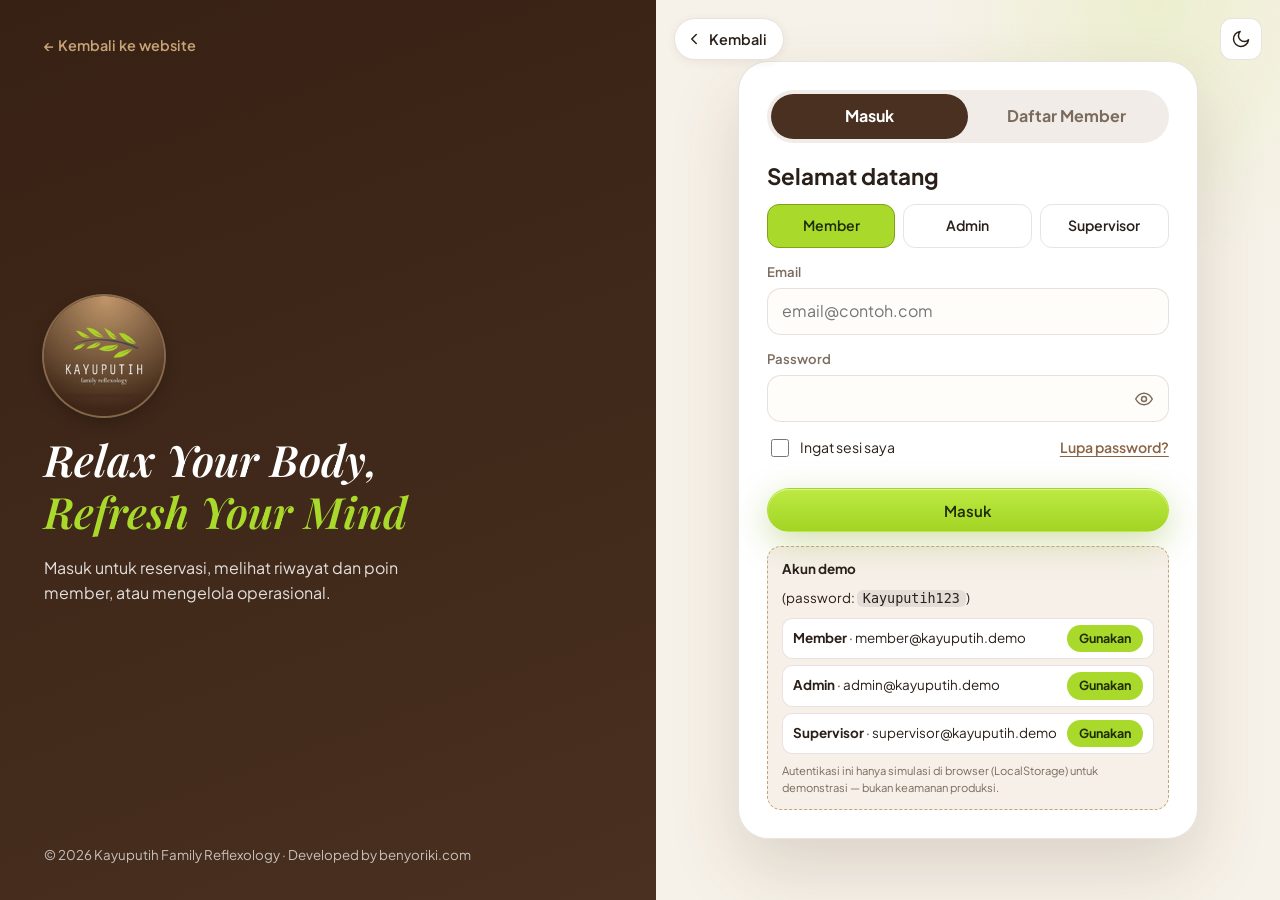
==== commit b2b03e6a: "Add files via upload" ====
--- a/admin.html
+++ b/admin.html
@@ -17,6 +17,7 @@
 <script src="pwa.js"></script>
 <link rel="stylesheet" href="style.css">
 <link rel="stylesheet" href="admin.css">
+<link rel="stylesheet" href="modern.css">
 </head>
 <body>
 <div id="app"></div>
--- a/modern.css
+++ b/modern.css
@@ -0,0 +1,162 @@
+/* =====================================================================
+   modern.css — Lapisan desain 2026 (dimuat setelah style.css).
+   Glass header, hero sinematik, carousel mobile, FAQ, marquee, kartu
+   lembut, UI pembayaran kasir, tombol kembali login, dsb.
+   ===================================================================== */
+:root{--ease:cubic-bezier(.2,.8,.2,1);--r-lg:24px;--glow:0 10px 34px rgba(126,164,20,.35)}
+html{scroll-padding-top:84px}
+body{-webkit-font-smoothing:antialiased;text-rendering:optimizeLegibility}
+::selection{background:var(--leaf);color:#1f2d06}
+.scroll-prog{position:fixed;left:0;top:0;height:3px;width:100%;transform-origin:left;transform:scaleX(0);background:linear-gradient(90deg,var(--gold),var(--leaf));z-index:300;pointer-events:none}
+
+/* ---------- tombol & kartu lebih halus ---------- */
+.btn{letter-spacing:.005em}
+.btn-primary{background:linear-gradient(180deg,#bdea43,#a3d424);box-shadow:var(--glow),inset 0 1px 0 rgba(255,255,255,.45)}
+.btn-primary:hover{background:linear-gradient(180deg,#c6f04e,#acdc2c)}
+.card{border-radius:var(--r-lg)}
+.stat{border-radius:20px;position:relative;overflow:hidden}
+.stat::after{content:"";position:absolute;right:-30px;top:-30px;width:100px;height:100px;border-radius:50%;background:radial-gradient(circle,rgba(168,217,43,.18),transparent 70%);pointer-events:none}
+.stat-ic{border-radius:14px!important}
+.input{border-radius:14px}
+
+/* ---------- header melayang (landing) ---------- */
+.site-header{position:fixed;left:0;right:0;top:0;background:transparent;border-bottom:1px solid transparent;backdrop-filter:none;transition:background .35s,backdrop-filter .35s,border-color .35s,box-shadow .35s}
+.site-header.sc{background:rgba(38,24,15,.74);backdrop-filter:blur(18px) saturate(1.5);-webkit-backdrop-filter:blur(18px) saturate(1.5);border-bottom-color:rgba(198,164,119,.22)}
+.nav a{opacity:.82;font-weight:600}.nav a.on,.nav a:hover{opacity:1}
+body:not(.has-mbar) .site-header{position:sticky}
+
+/* ---------- hero ---------- */
+.hero{min-height:min(100svh,880px);display:grid;align-items:center;padding:120px 0 150px;background:radial-gradient(70% 60% at 85% 10%,rgba(168,217,43,.16),transparent 60%),linear-gradient(100deg,rgba(30,18,10,.97) 0%,rgba(54,32,19,.86) 45%,rgba(73,48,32,.28) 100%),var(--hero) center/cover,#493020}
+.hero::before{content:"";position:absolute;inset:0;opacity:.07;mix-blend-mode:overlay;background-image:url("data:image/svg+xml,%3Csvg xmlns='http://www.w3.org/2000/svg' width='160' height='160'%3E%3Cfilter id='n'%3E%3CfeTurbulence baseFrequency='.9' numOctaves='2'/%3E%3C/filter%3E%3Crect width='100%25' height='100%25' filter='url(%23n)'/%3E%3C/svg%3E");pointer-events:none}
+.hero .eyebrow{display:inline-flex;align-items:center;gap:8px;padding:7px 14px;border-radius:999px;background:rgba(255,255,255,.1);border:1px solid rgba(255,255,255,.22);backdrop-filter:blur(8px);color:var(--gold);font-size:.74rem;letter-spacing:.18em;margin-bottom:22px}
+.hero-copy{max-width:680px}
+.hero h1{font-size:clamp(2.35rem,5vw,3.85rem);line-height:1.04;letter-spacing:-.035em;text-wrap:balance}
+.hero h1 span{background:linear-gradient(95deg,#d4f56a,#a8d92b 55%,#7ea414);-webkit-background-clip:text;background-clip:text;color:transparent;display:block;padding-bottom:.08em}
+.hero p.lead{font-size:clamp(1rem,1.6vw,1.15rem);line-height:1.65;max-width:540px}
+.hero-chips{list-style:none;display:flex;flex-wrap:wrap;gap:8px;margin:24px 0 0;padding:0}
+.hero-chips li{display:inline-flex;align-items:center;gap:7px;padding:7px 13px;border-radius:999px;background:rgba(255,255,255,.08);border:1px solid rgba(255,255,255,.16);font-size:.8rem;color:rgba(255,255,255,.92)}
+.hero-chips .ic{width:15px;height:15px;color:var(--leaf)}
+.hero-proof{padding:10px 16px 10px 14px;border-radius:999px;background:rgba(0,0,0,.22);border:1px solid rgba(255,255,255,.14);width:fit-content}
+.hero-card{border-radius:28px;background:linear-gradient(160deg,rgba(255,255,255,.2),rgba(255,255,255,.07));border:1px solid rgba(255,255,255,.3);box-shadow:0 30px 80px rgba(0,0,0,.4),inset 0 1px 0 rgba(255,255,255,.35);animation:float 7s ease-in-out infinite}
+@keyframes float{50%{transform:translateY(-8px)}}
+.hero-curve{height:84px}
+.trust{margin-top:-74px}
+.trust-i{border-radius:20px;box-shadow:var(--shadow);border:1px solid var(--line);transition:transform .3s var(--ease)}
+.trust-i:hover{transform:translateY(-4px)}
+.trust-i b{font-size:1.15rem;font-variant-numeric:tabular-nums}
+
+/* ---------- marquee ---------- */
+.marquee{overflow:hidden;margin-top:34px;-webkit-mask-image:linear-gradient(90deg,transparent,#000 8%,#000 92%,transparent);mask-image:linear-gradient(90deg,transparent,#000 8%,#000 92%,transparent)}
+.mq-t{display:flex;gap:12px;width:max-content;animation:mq 38s linear infinite}
+.marquee:hover .mq-t{animation-play-state:paused}
+.mq-i{display:inline-flex;align-items:center;gap:9px;padding:10px 18px;border-radius:999px;background:var(--surface);border:1px solid var(--line);font-weight:600;font-size:.88rem;white-space:nowrap;box-shadow:var(--shadow-s)}
+.mq-i .ic{width:18px;height:18px;color:var(--leaf-d)}
+@keyframes mq{to{transform:translateX(-50%)}}
+
+/* ---------- section ---------- */
+.sec{padding:104px 0 28px}
+.sec-h{margin-bottom:44px}
+.sec-h .eyebrow{display:inline-block;padding:6px 14px;border-radius:999px;background:rgba(168,217,43,.18);color:var(--bronze);font-size:.72rem;letter-spacing:.18em;margin-bottom:14px}
+[data-theme=dark] .sec-h .eyebrow{color:var(--leaf)}
+.sec-h h2{font-family:var(--serif);letter-spacing:-.01em;text-wrap:balance}
+.narrow{width:min(820px,100% - 32px)}
+.why-i{border-radius:26px;background:linear-gradient(180deg,var(--surface),color-mix(in srgb,var(--surface) 92%,var(--leaf)))}
+.svc,.promo{border-radius:26px;transition:transform .4s var(--ease),box-shadow .4s var(--ease)}
+.svc:hover,.promo:hover{transform:translateY(-8px);box-shadow:0 26px 54px rgba(73,48,32,.18)}
+.svc:hover .ph img{transform:scale(1.08)}
+.svc .tag{backdrop-filter:blur(8px);background:rgba(30,18,10,.6)}
+.svc .ft .price{font-size:1.2rem;font-weight:800;color:var(--bronze)}[data-theme=dark] .svc .ft .price{color:var(--gold)}
+.pr{border-radius:22px}
+.pr:hover{transform:translateX(4px);border-color:var(--gold)}
+.cta-band{border-radius:36px;width:min(1180px,100% - 32px);margin-inline:auto;margin-top:100px}
+.foot{margin-top:60px}
+
+/* ---------- FAQ ---------- */
+.faq{display:grid;gap:12px}
+.faq details{background:var(--surface);border:1px solid var(--line);border-radius:20px;box-shadow:var(--shadow-s);transition:border-color .25s,box-shadow .25s}
+.faq details[open]{border-color:var(--gold);box-shadow:var(--shadow)}
+.faq summary{list-style:none;cursor:pointer;display:flex;justify-content:space-between;align-items:center;gap:14px;padding:18px 22px;font-weight:700;min-height:56px}
+.faq summary::-webkit-details-marker{display:none}
+.faq summary .ic{transition:transform .3s var(--ease);color:var(--bronze);flex:none}
+.faq details[open] summary .ic{transform:rotate(45deg)}
+.faq p{padding:0 22px 20px;color:var(--muted);line-height:1.7}
+
+/* ---------- login ---------- */
+.back-btn{position:absolute;top:18px;left:18px;display:inline-flex;align-items:center;gap:6px;height:42px;padding:0 16px 0 10px;border-radius:999px;border:1px solid var(--line);background:var(--surface);color:var(--text);font-weight:600;font-size:.9rem;box-shadow:var(--shadow-s);z-index:5;transition:transform .2s,border-color .2s}
+.back-btn:hover{transform:translateX(-2px);border-color:var(--bronze)}.back-btn .ic{width:18px;height:18px}
+.auth-card{border-radius:30px;box-shadow:0 30px 70px rgba(73,48,32,.16)}
+.auth-main{background:radial-gradient(60% 50% at 80% 0%,rgba(168,217,43,.14),transparent 60%),var(--bg)}
+@media(max-width:900px){.auth-main{padding-top:76px}.back-btn{top:14px;left:14px}.theme{top:14px;right:14px}}
+
+/* ---------- dashboard ---------- */
+.side{background:linear-gradient(190deg,#52362a,#2f1d12)}
+.side a.active{background:linear-gradient(90deg,var(--leaf),#c4ec58);color:#1f2d06;font-weight:700;box-shadow:0 8px 22px rgba(126,164,20,.35)}
+.topbar{backdrop-filter:blur(16px) saturate(1.4)}
+.page-head h2{letter-spacing:-.02em}
+.tbl tr:hover td{background:rgba(168,217,43,.07)}
+
+/* ---------- kasir: pembayaran ---------- */
+.btn-lg{min-height:52px}
+.paym{display:grid;grid-template-columns:repeat(3,1fr);gap:8px;margin:4px 0 12px}
+.pm{display:flex;flex-direction:column;align-items:center;gap:6px;padding:12px 6px;border-radius:16px;border:1.5px solid var(--line);background:var(--surface);color:var(--text);font-size:.84rem;transition:all .2s var(--ease)}
+.pm .ic{width:24px;height:24px;color:var(--bronze)}
+.pm:hover{border-color:var(--bronze)}
+.pm.on{background:linear-gradient(180deg,#c4ec58,var(--leaf));border-color:var(--leaf-d);color:#1f2d06;box-shadow:var(--glow);transform:translateY(-2px)}.pm.on .ic{color:#1f2d06}
+.pm-box{display:grid;gap:10px;padding:14px;border-radius:18px;background:rgba(198,164,119,.14);border:1px dashed var(--gold);margin-bottom:12px;animation:rise .3s both}
+.pm-box>label{font-size:.82rem;font-weight:600;color:var(--muted)}
+.qchips{display:flex;gap:6px;flex-wrap:wrap}
+.chip{border:1.5px solid var(--line);background:var(--surface);color:var(--text);border-radius:999px;padding:6px 13px;font-size:.8rem;font-weight:600;transition:all .2s}.chip:hover{border-color:var(--bronze)}.chip.on{background:var(--dark);color:#fff;border-color:var(--dark)}
+.change{display:flex;justify-content:space-between;align-items:center;padding:10px 14px;border-radius:14px;font-size:.95rem}
+.change b{font-size:1.2rem;font-variant-numeric:tabular-nums}
+.change.ok{background:rgba(79,138,75,.15);color:var(--ok)}.change.bad{background:rgba(192,57,43,.13);color:var(--bad)}
+.bankcard{display:grid;gap:2px;padding:14px 16px;border-radius:16px;color:#fff;background:linear-gradient(135deg,#5B3927,#2f1d12);box-shadow:var(--shadow-s)}
+.bankcard small{color:var(--gold);letter-spacing:.14em;text-transform:uppercase;font-size:.7rem}.bankcard b{font-size:1.35rem;letter-spacing:.08em;font-variant-numeric:tabular-nums}.bankcard span{opacity:.8;font-size:.85rem}
+.bankcard .btn{margin-top:8px;width:fit-content;color:#fff;border-color:rgba(255,255,255,.3)}
+.two-f{display:grid;grid-template-columns:1fr 1fr;gap:10px}
+.notice-warn{padding:12px 14px;border-radius:14px;background:rgba(194,122,20,.14);color:var(--warn);font-size:.86rem}.notice-warn a{text-decoration:underline;font-weight:700}
+.qrbox{justify-items:center;text-align:center}
+.qr-wrap{border:0;padding:8px;border-radius:20px;background:#fff;box-shadow:var(--shadow);cursor:zoom-in;transition:transform .25s var(--ease)}.qr-wrap:hover{transform:scale(1.03)}
+.qr-img{width:min(240px,62vw);height:auto;border-radius:12px}
+.qr-amt{display:block;font-size:1.5rem;font-variant-numeric:tabular-nums}
+.qr-big{display:grid;justify-items:center;gap:12px;text-align:center}.qr-big img{width:min(420px,86vw);border-radius:18px;background:#fff;padding:10px}
+.chk.later{display:flex;gap:8px;align-items:center;margin:6px 0 12px;font-size:.88rem;color:var(--muted);cursor:pointer}.chk.later input{width:18px;height:18px;accent-color:var(--leaf-d)}
+.rc-act{display:flex;gap:8px;flex-wrap:wrap;width:100%}.rc-act .btn{flex:1 1 auto;min-width:92px}.rc-act .btn-primary{flex:2 1 120px}
+.diag{display:grid;gap:8px}.diag-i{display:flex;gap:12px;align-items:flex-start;padding:12px 14px;border-radius:14px;border:1px solid var(--line);background:var(--surface)}.diag-i .badge{flex:none;min-width:46px;justify-content:center}.diag-i small{display:block;color:var(--muted);margin-top:2px}
+
+/* ---------- mobile ---------- */
+@media(max-width:1020px){.hero-card{max-width:none;justify-self:stretch;animation:none}.hero{min-height:0}}
+@media(max-width:720px){
+  html{scroll-padding-top:70px}
+  .hero{padding:96px 0 118px;display:block}
+  .hero h1{font-size:clamp(2.05rem,9.4vw,2.7rem)}
+  .hero .eyebrow{font-size:.66rem;padding:6px 12px;margin-bottom:16px}
+  .hero p.lead{font-size:.98rem;margin:16px 0 22px}
+  .hero-cta{flex-direction:column;gap:10px}.hero-cta .btn{width:100%;flex:none}
+  .hero-chips{margin-top:18px}.hero-chips li{font-size:.74rem;padding:6px 11px}
+  .hero-proof{margin-top:18px}
+  .hero-card{padding:18px;border-radius:24px}.hc-pts{display:none}
+  .trust{margin-top:-70px;grid-template-columns:1fr 1fr;gap:10px}
+  .trust-i{padding:14px;gap:10px;border-radius:18px}
+  .sec{padding:68px 0 16px}.sec-h{margin-bottom:28px}
+  .marquee{margin-top:26px}
+  /* carousel geser */
+  .grid.snap{display:flex!important;overflow-x:auto;scroll-snap-type:x mandatory;gap:14px;margin-inline:-16px;padding:4px 16px 18px;scrollbar-width:none}
+  .grid.snap::-webkit-scrollbar{display:none}
+  .grid.snap>*{flex:0 0 82%;scroll-snap-align:center}
+  /* daftar harga ringkas */
+  .pr{grid-template-columns:64px 1fr auto;gap:12px;padding:10px 12px 10px 10px;border-radius:18px}
+  .pr img{width:64px;height:64px;border-radius:12px}.pr p{display:none}.pr .btn{grid-column:1/-1;width:100%}
+  .pr .meta{text-align:right}
+  .faq summary{padding:15px 16px}.faq p{padding:0 16px 16px}
+  .cta-band{border-radius:28px;margin-top:70px}
+  .mbar{left:12px;right:12px;bottom:calc(12px + env(safe-area-inset-bottom));padding:8px;border:1px solid var(--line);border-radius:999px;background:color-mix(in srgb,var(--surface) 86%,transparent);backdrop-filter:blur(18px) saturate(1.5);box-shadow:0 14px 40px rgba(30,18,10,.28)}
+  .mbar .btn{min-height:46px}
+  .has-mbar{padding-bottom:96px}.wa-float{bottom:100px}.toasts{bottom:auto;top:calc(12px + env(safe-area-inset-top))}
+  .paym{gap:6px}.two-f{grid-template-columns:1fr}
+  /* panel notifikasi tidak terpotong di layar kecil */
+  .np{position:fixed;left:12px;right:12px;top:68px;width:auto;max-height:68dvh}
+  /* dashboard: navigasi bawah melayang */
+  .bottomnav{left:12px;right:12px;bottom:calc(10px + env(safe-area-inset-bottom));border-radius:26px;border:1px solid rgba(198,164,119,.25);box-shadow:0 16px 40px rgba(0,0,0,.35)}
+  .view{padding-bottom:96px}
+}
+@media(prefers-reduced-motion:reduce){.hero-card,.mq-t{animation:none}.svc:hover,.promo:hover{transform:none}}
